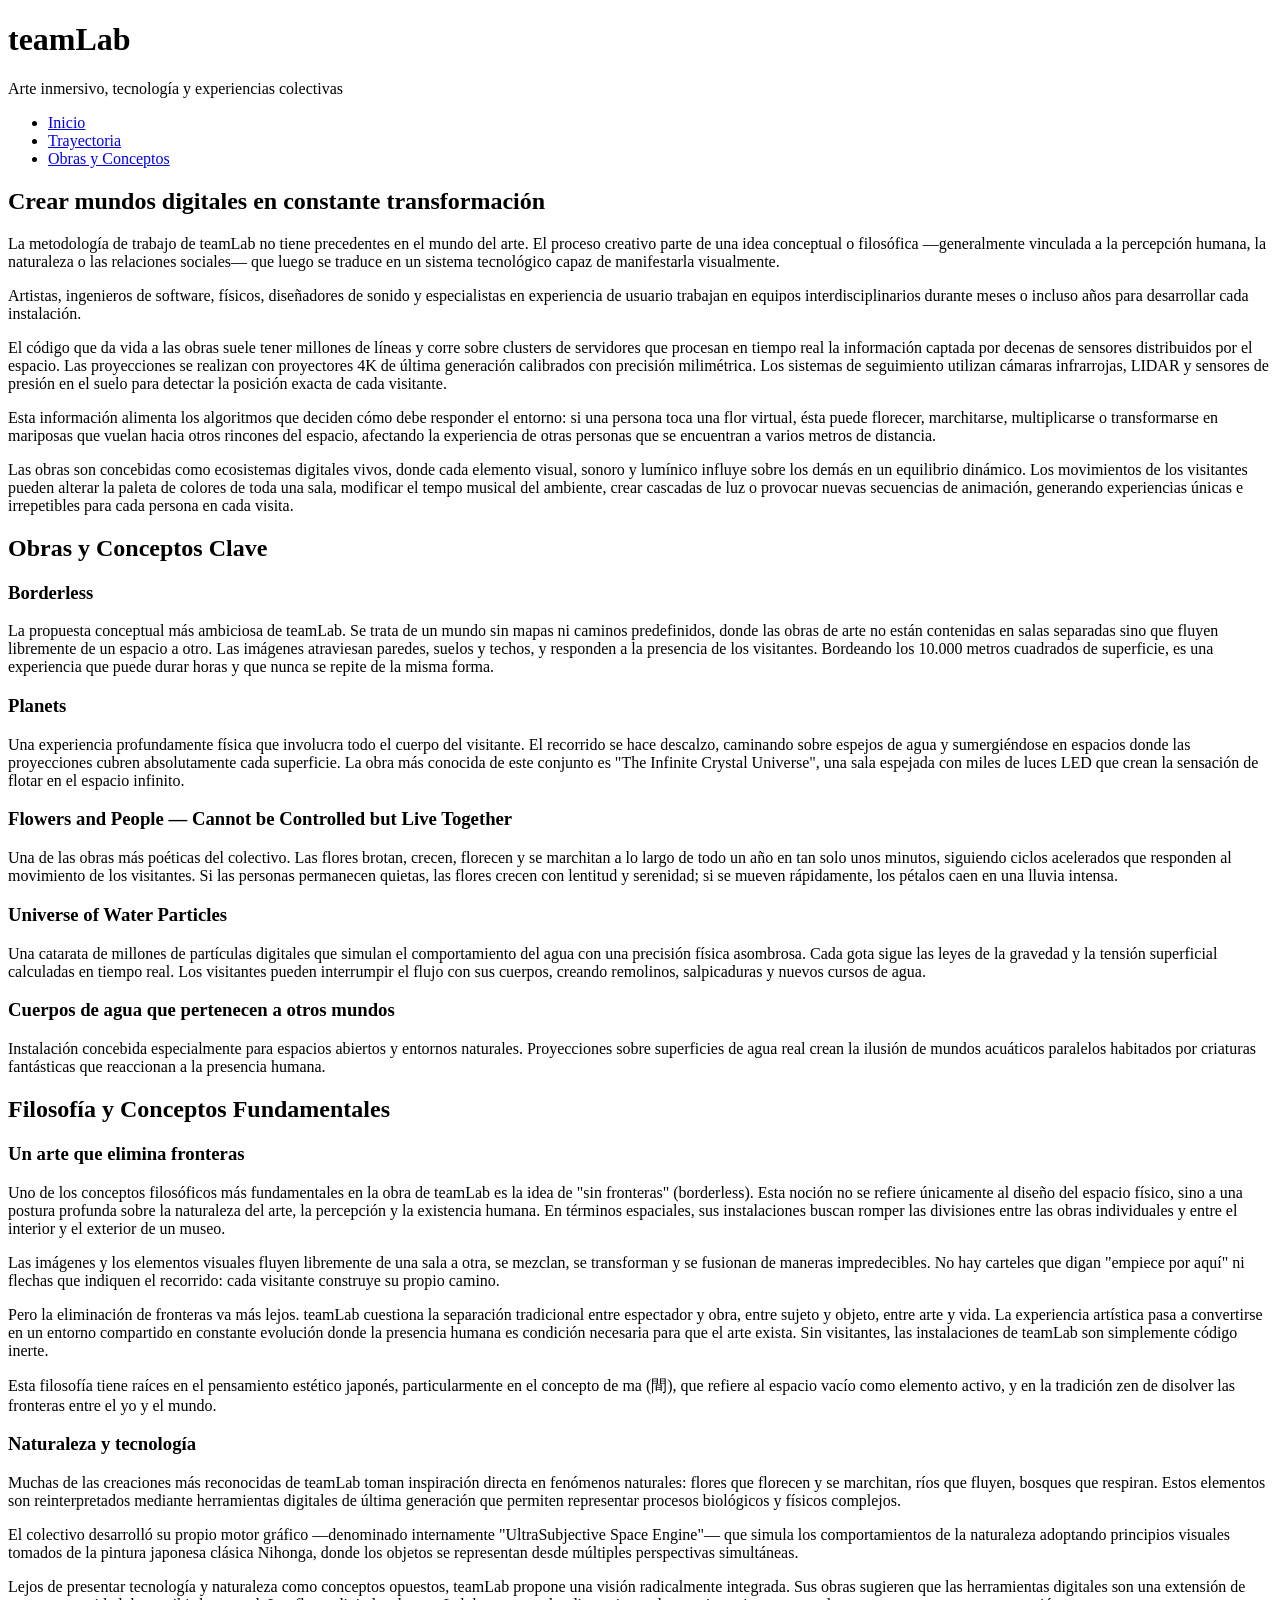
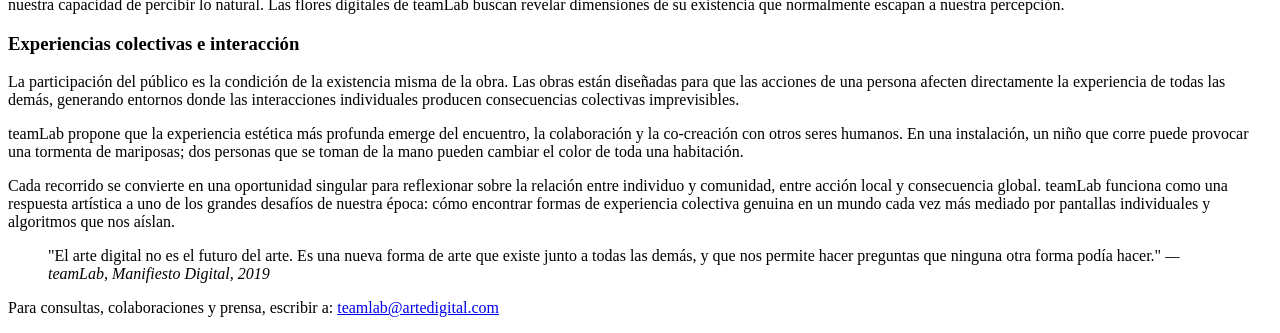
==== obras.html @ 9d1a85b4 "Creación de la estructura de archivos y carpetas del sitio web" ====
<!DOCTYPE html>
<html lang="es">
    <head>
        <meta charset="UTF-8">
        <meta name="viewport" content="width" initial-scale="1.0">
        <title>Inicio -teamLab</title>
        <link rel="preconnect" href="https://fonts.googleapis.com">
        <link rel="preconnect" href="https://fonts.gstatic.com" crossorigin>
        <link href="https://fonts.googleapis.com/css2?family=Glegoo:wght@400;700&display=swap" rel="stylesheet">
    </head>
    <body>

        <div class="contenedor principal">

            <header>
                <h1>teamLab</h1>
                <p>Arte inmersivo, tecnología y experiencias colectivas</p>
            </header>

        <nav>
            <ul>
                <li><a href="index.html">Inicio</a></li>
                <li><a href="trayectoria.html">Trayectoria</a></li>
                <li><a href="obras.html"class="activo">Obras y Conceptos</a></li>
            </ul>
        </nav>

         <main>
            <section>
                <h2>Crear mundos digitales en constante transformación</h2>
                <p>La metodología de trabajo de teamLab no tiene precedentes en el mundo del arte. El proceso creativo parte de una idea conceptual o filosófica —generalmente vinculada a la percepción humana, la naturaleza o las relaciones sociales— que luego se traduce en un sistema tecnológico capaz de manifestarla visualmente.</p>
                <p>Artistas, ingenieros de software, físicos, diseñadores de sonido y especialistas en experiencia de usuario trabajan en equipos interdisciplinarios durante meses o incluso años para desarrollar cada instalación.</p>
                <p>El código que da vida a las obras suele tener millones de líneas y corre sobre clusters de servidores que procesan en tiempo real la información captada por decenas de sensores distribuidos por el espacio. Las proyecciones se realizan con proyectores 4K de última generación calibrados con precisión milimétrica. Los sistemas de seguimiento utilizan cámaras infrarrojas, LIDAR y sensores de presión en el suelo para detectar la posición exacta de cada visitante.</p>
                <p>Esta información alimenta los algoritmos que deciden cómo debe responder el entorno: si una persona toca una flor virtual, ésta puede florecer, marchitarse, multiplicarse o transformarse en mariposas que vuelan hacia otros rincones del espacio, afectando la experiencia de otras personas que se encuentran a varios metros de distancia.</p>
                <p>Las obras son concebidas como ecosistemas digitales vivos, donde cada elemento visual, sonoro y lumínico influye sobre los demás en un equilibrio dinámico. Los movimientos de los visitantes pueden alterar la paleta de colores de toda una sala, modificar el tempo musical del ambiente, crear cascadas de luz o provocar nuevas secuencias de animación, generando experiencias únicas e irrepetibles para cada persona en cada visita.</p>
            </section>

            <section>
                <h2>Obras y Conceptos Clave</h2>
                
                <h3>Borderless</h3>
                <p>La propuesta conceptual más ambiciosa de teamLab. Se trata de un mundo sin mapas ni caminos predefinidos, donde las obras de arte no están contenidas en salas separadas sino que fluyen libremente de un espacio a otro. Las imágenes atraviesan paredes, suelos y techos, y responden a la presencia de los visitantes. Bordeando los 10.000 metros cuadrados de superficie, es una experiencia que puede durar horas y que nunca se repite de la misma forma.</p>

                <h3>Planets</h3>
                <p>Una experiencia profundamente física que involucra todo el cuerpo del visitante. El recorrido se hace descalzo, caminando sobre espejos de agua y sumergiéndose en espacios donde las proyecciones cubren absolutamente cada superficie. La obra más conocida de este conjunto es "The Infinite Crystal Universe", una sala espejada con miles de luces LED que crean la sensación de flotar en el espacio infinito.</p>
                <h3>Flowers and People — Cannot be Controlled but Live Together</h3>
                <p>Una de las obras más poéticas del colectivo. Las flores brotan, crecen, florecen y se marchitan a lo largo de todo un año en tan solo unos minutos, siguiendo ciclos acelerados que responden al movimiento de los visitantes. Si las personas permanecen quietas, las flores crecen con lentitud y serenidad; si se mueven rápidamente, los pétalos caen en una lluvia intensa.</p>

                <h3>Universe of Water Particles</h3>
                <p>Una catarata de millones de partículas digitales que simulan el comportamiento del agua con una precisión física asombrosa. Cada gota sigue las leyes de la gravedad y la tensión superficial calculadas en tiempo real. Los visitantes pueden interrumpir el flujo con sus cuerpos, creando remolinos, salpicaduras y nuevos cursos de agua.</p>

                <h3>Cuerpos de agua que pertenecen a otros mundos</h3>
                <p>Instalación concebida especialmente para espacios abiertos y entornos naturales. Proyecciones sobre superficies de agua real crean la ilusión de mundos acuáticos paralelos habitados por criaturas fantásticas que reaccionan a la presencia humana.</p>
            </section>

            <section>
                <h2>Filosofía y Conceptos Fundamentales</h2>
                
                <h3>Un arte que elimina fronteras</h3>
                <p>Uno de los conceptos filosóficos más fundamentales en la obra de teamLab es la idea de "sin fronteras" (borderless). Esta noción no se refiere únicamente al diseño del espacio físico, sino a una postura profunda sobre la naturaleza del arte, la percepción y la existencia humana. En términos espaciales, sus instalaciones buscan romper las divisiones entre las obras individuales y entre el interior y el exterior de un museo.</p>
                <p>Las imágenes y los elementos visuales fluyen libremente de una sala a otra, se mezclan, se transforman y se fusionan de maneras impredecibles. No hay carteles que digan "empiece por aquí" ni flechas que indiquen el recorrido: cada visitante construye su propio camino.</p>
                <p>Pero la eliminación de fronteras va más lejos. teamLab cuestiona la separación tradicional entre espectador y obra, entre sujeto y objeto, entre arte y vida. La experiencia artística pasa a convertirse en un entorno compartido en constante evolución donde la presencia humana es condición necesaria para que el arte exista. Sin visitantes, las instalaciones de teamLab son simplemente código inerte.</p>
                <p>Esta filosofía tiene raíces en el pensamiento estético japonés, particularmente en el concepto de ma (間), que refiere al espacio vacío como elemento activo, y en la tradición zen de disolver las fronteras entre el yo y el mundo.</p>

                <h3>Naturaleza y tecnología</h3>
                <p>Muchas de las creaciones más reconocidas de teamLab toman inspiración directa en fenómenos naturales: flores que florecen y se marchitan, ríos que fluyen, bosques que respiran. Estos elementos son reinterpretados mediante herramientas digitales de última generación que permiten representar procesos biológicos y físicos complejos.</p>
                <p>El colectivo desarrolló su propio motor gráfico —denominado internamente "UltraSubjective Space Engine"— que simula los comportamientos de la naturaleza adoptando principios visuales tomados de la pintura japonesa clásica Nihonga, donde los objetos se representan desde múltiples perspectivas simultáneas.</p>
                <p>Lejos de presentar tecnología y naturaleza como conceptos opuestos, teamLab propone una visión radicalmente integrada. Sus obras sugieren que las herramientas digitales son una extensión de nuestra capacidad de percibir lo natural. Las flores digitales de teamLab buscan revelar dimensiones de su existencia que normalmente escapan a nuestra percepción.</p>
                <h3>Experiencias colectivas e interacción</h3>
                <p>La participación del público es la condición de la existencia misma de la obra. Las obras están diseñadas para que las acciones de una persona afecten directamente la experiencia de todas las demás, generando entornos donde las interacciones individuales producen consecuencias colectivas imprevisibles.</p>
                <p>teamLab propone que la experiencia estética más profunda emerge del encuentro, la colaboración y la co-creación con otros seres humanos. En una instalación, un niño que corre puede provocar una tormenta de mariposas; dos personas que se toman de la mano pueden cambiar el color de toda una habitación.</p>
                <p>Cada recorrido se convierte en una oportunidad singular para reflexionar sobre la relación entre individuo y comunidad, entre acción local y consecuencia global. teamLab funciona como una respuesta artística a uno de los grandes desafíos de nuestra época: cómo encontrar formas de experiencia colectiva genuina en un mundo cada vez más mediado por pantallas individuales y algoritmos que nos aíslan.</p>
            </section>

            <section>
                <blockquote>
                    "El arte digital no es el futuro del arte. Es una nueva forma de arte que existe junto a todas las demás, y que nos permite hacer preguntas que ninguna otra forma podía hacer."
                    <cite>— teamLab, Manifiesto Digital, 2019</cite>
                </blockquote>
            </section>
        </main>

        <footer>
            <p>Para consultas, colaboraciones y prensa, escribir a: <a href="mailto:teamlab@artedigital.com">teamlab@artedigital.com</a></p>
        </footer>

    </div> 
</body>
</html>
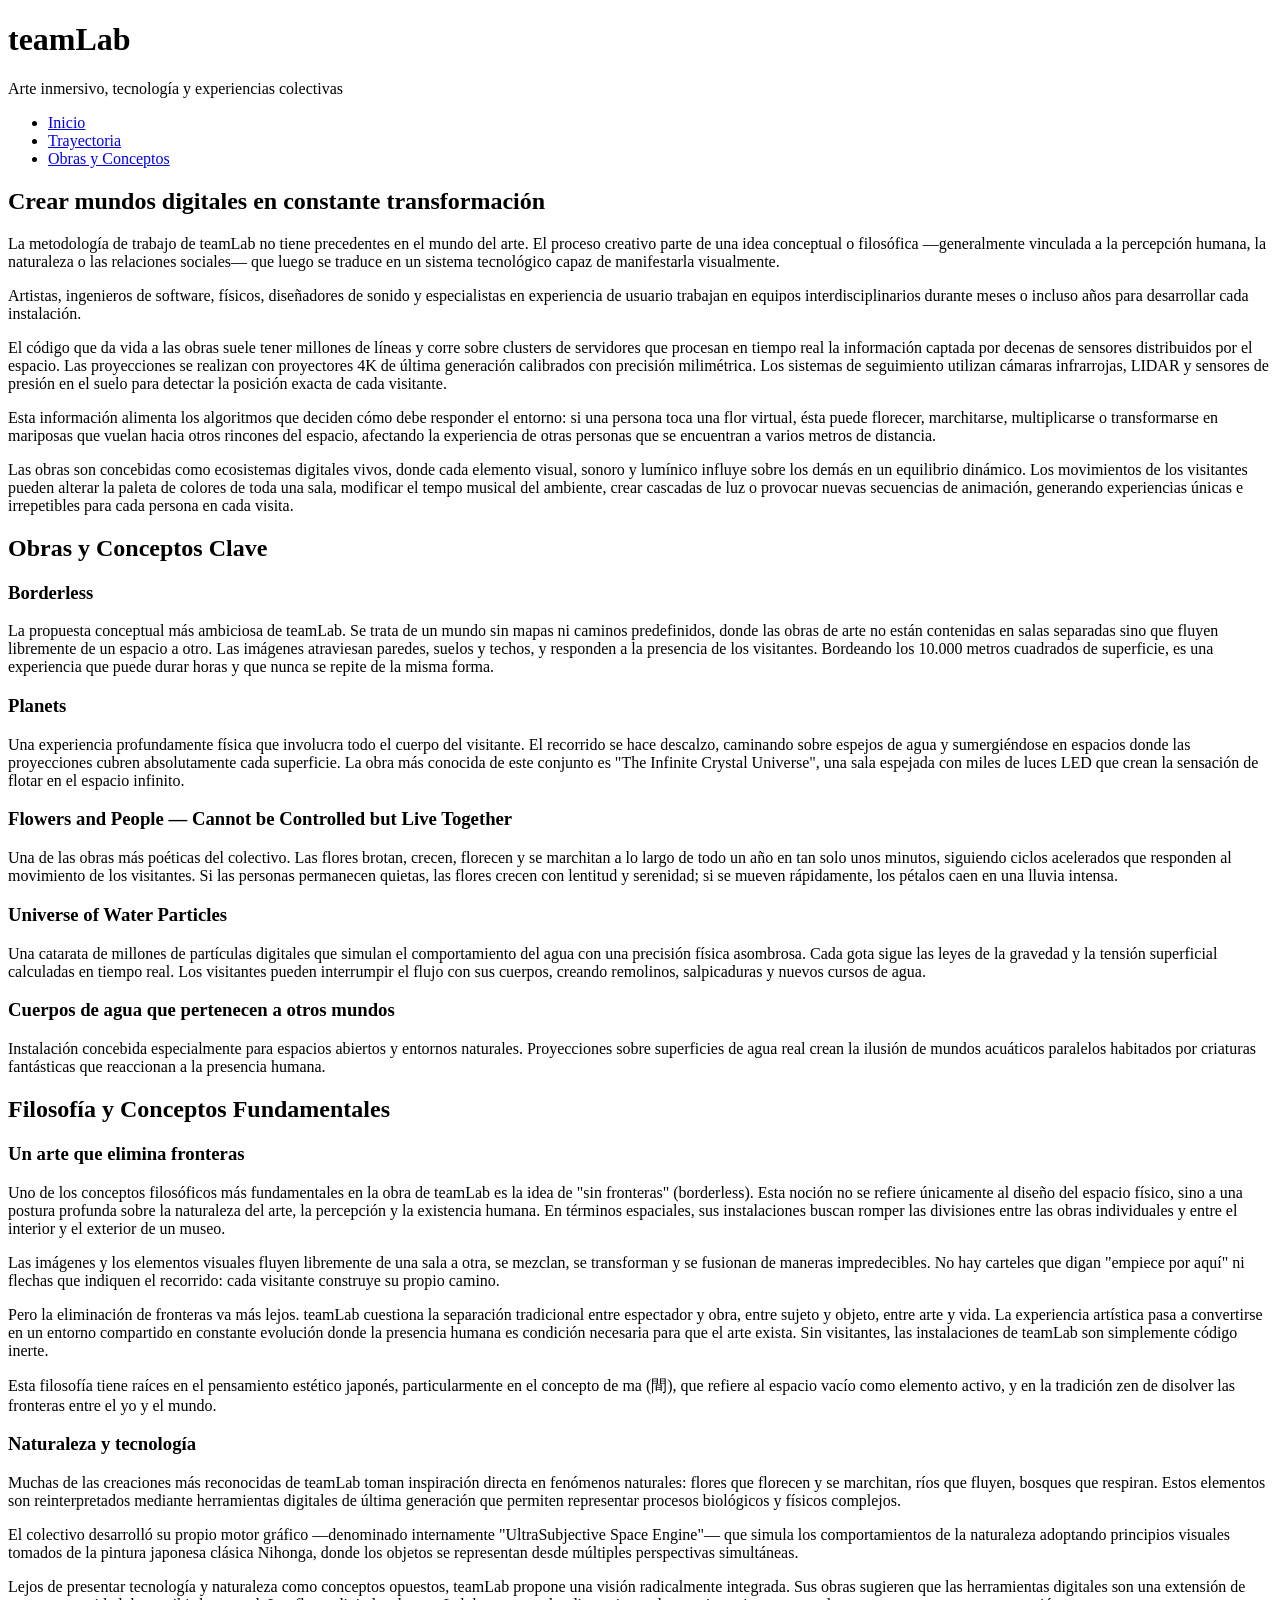
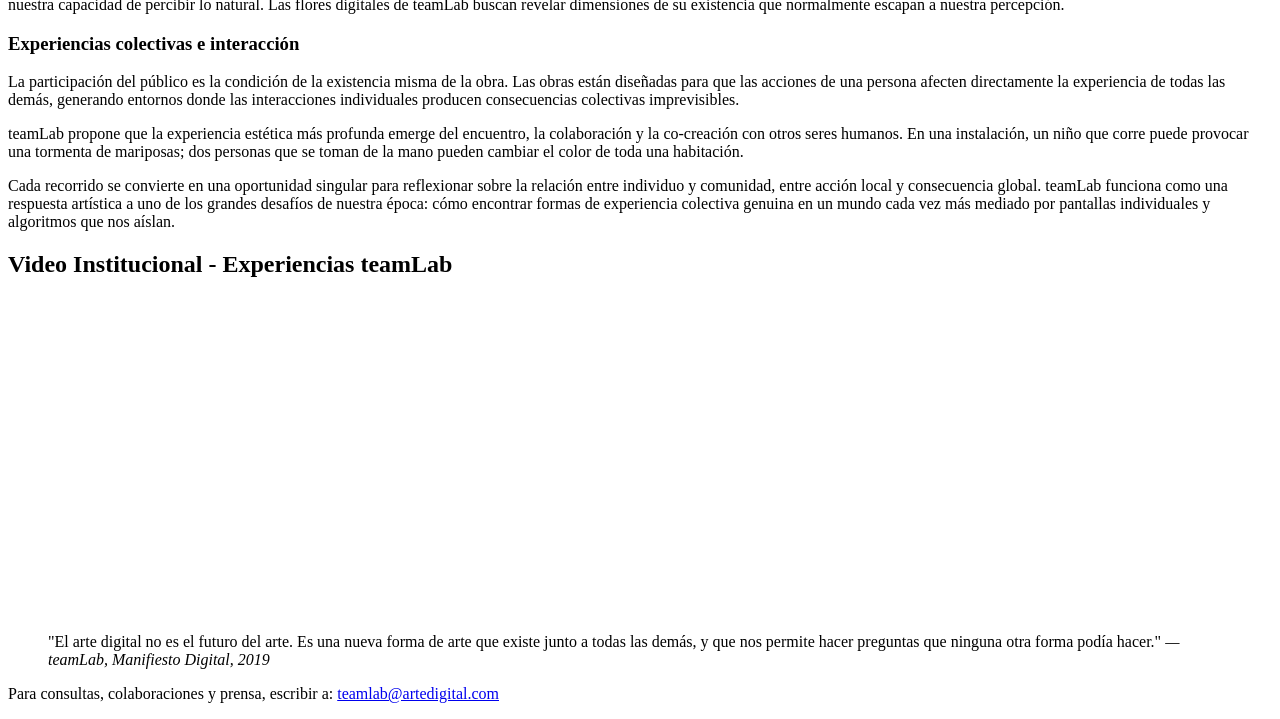
==== commit cd4c4597: "Inclusión de video de YouTube en obras.html" ====
--- a/obras.html
+++ b/obras.html
@@ -10,13 +10,16 @@
     </head>
     <body>
 
+        <!-- CONTENEDOR PRINCIPAL -->
         <div class="contenedor principal">
 
+            <!-- ENCABEZADO -->
             <header>
                 <h1>teamLab</h1>
                 <p>Arte inmersivo, tecnología y experiencias colectivas</p>
             </header>
 
+            <!-- MENÚ DE NAVEGACIÓN: Clase 'activo' en la página de Obras -->
         <nav>
             <ul>
                 <li><a href="index.html">Inicio</a></li>
@@ -25,7 +28,10 @@
             </ul>
         </nav>
 
+        <!-- CONTENIDO PRINCIPAL: Foco en la metodología, obras y conceptos específicos -->
          <main>
+
+            <!-- SECCIÓN: Metodología técnica de creación -->
             <section>
                 <h2>Crear mundos digitales en constante transformación</h2>
                 <p>La metodología de trabajo de teamLab no tiene precedentes en el mundo del arte. El proceso creativo parte de una idea conceptual o filosófica —generalmente vinculada a la percepción humana, la naturaleza o las relaciones sociales— que luego se traduce en un sistema tecnológico capaz de manifestarla visualmente.</p>
@@ -34,7 +40,8 @@
                 <p>Esta información alimenta los algoritmos que deciden cómo debe responder el entorno: si una persona toca una flor virtual, ésta puede florecer, marchitarse, multiplicarse o transformarse en mariposas que vuelan hacia otros rincones del espacio, afectando la experiencia de otras personas que se encuentran a varios metros de distancia.</p>
                 <p>Las obras son concebidas como ecosistemas digitales vivos, donde cada elemento visual, sonoro y lumínico influye sobre los demás en un equilibrio dinámico. Los movimientos de los visitantes pueden alterar la paleta de colores de toda una sala, modificar el tempo musical del ambiente, crear cascadas de luz o provocar nuevas secuencias de animación, generando experiencias únicas e irrepetibles para cada persona en cada visita.</p>
             </section>
-
+            
+            <!-- SECCIÓN: Catálogo de obras claves referenciadas -->
             <section>
                 <h2>Obras y Conceptos Clave</h2>
                 
@@ -53,6 +60,7 @@
                 <p>Instalación concebida especialmente para espacios abiertos y entornos naturales. Proyecciones sobre superficies de agua real crean la ilusión de mundos acuáticos paralelos habitados por criaturas fantásticas que reaccionan a la presencia humana.</p>
             </section>
 
+            <!-- SECCIÓN: Análisis conceptual e ideológico -->
             <section>
                 <h2>Filosofía y Conceptos Fundamentales</h2>
                 
@@ -72,6 +80,13 @@
                 <p>Cada recorrido se convierte en una oportunidad singular para reflexionar sobre la relación entre individuo y comunidad, entre acción local y consecuencia global. teamLab funciona como una respuesta artística a uno de los grandes desafíos de nuestra época: cómo encontrar formas de experiencia colectiva genuina en un mundo cada vez más mediado por pantallas individuales y algoritmos que nos aíslan.</p>
             </section>
 
+            <!-- Video de YouTube -->
+            <section class="video-seccion">
+                <h2>Video Institucional - Experiencias teamLab</h2>
+                <iframe width="560" height="315" src="https://www.youtube.com/embed/-uJTk_mRmUY?si=EQP-crCkJ0vsC6h8" title="YouTube video player" frameborder="0" allow="accelerometer; autoplay; clipboard-write; encrypted-media; gyroscope; picture-in-picture; web-share" referrerpolicy="strict-origin-when-cross-origin" allowfullscreen></iframe>
+            </section>
+
+            <!-- SECCIÓN: Cierre con manifiesto -->
             <section>
                 <blockquote>
                     "El arte digital no es el futuro del arte. Es una nueva forma de arte que existe junto a todas las demás, y que nos permite hacer preguntas que ninguna otra forma podía hacer."
@@ -80,6 +95,7 @@
             </section>
         </main>
 
+        <!-- PIE DE PÁGINA -->
         <footer>
             <p>Para consultas, colaboraciones y prensa, escribir a: <a href="mailto:teamlab@artedigital.com">teamlab@artedigital.com</a></p>
         </footer>
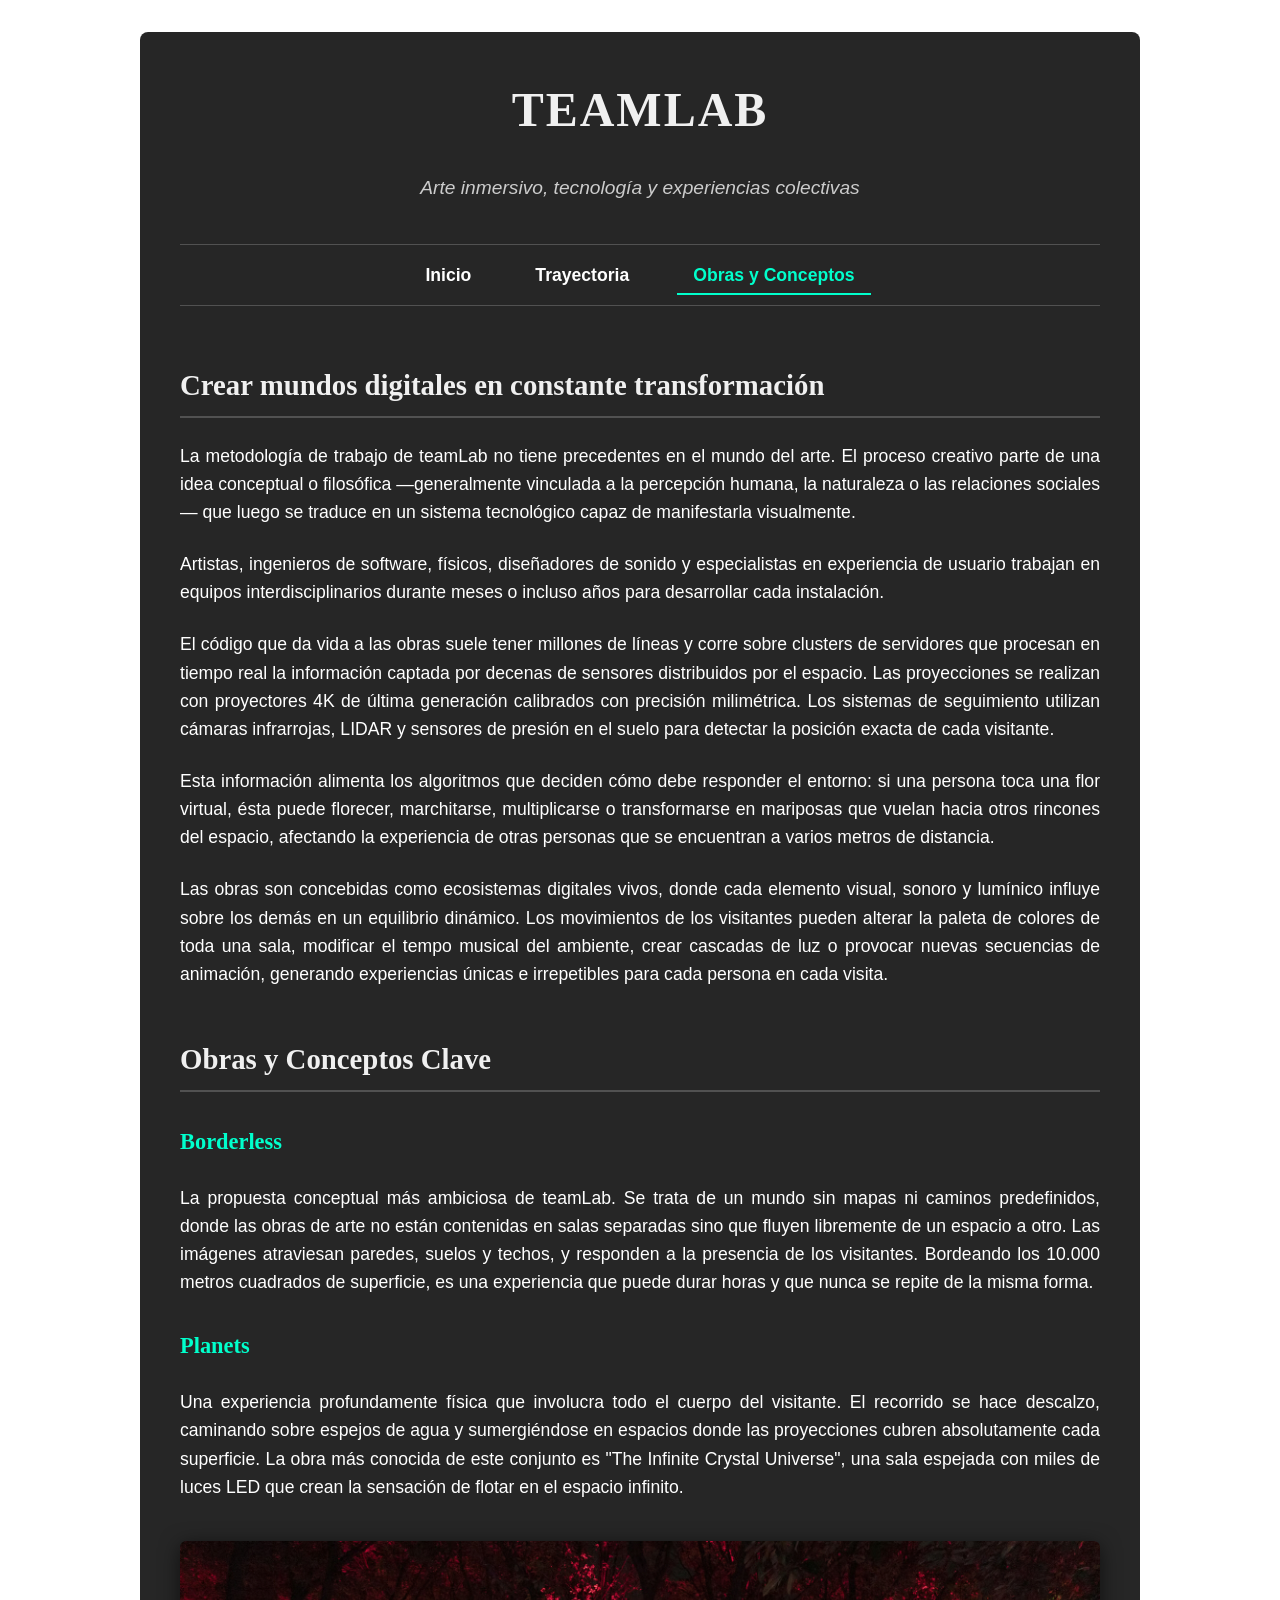
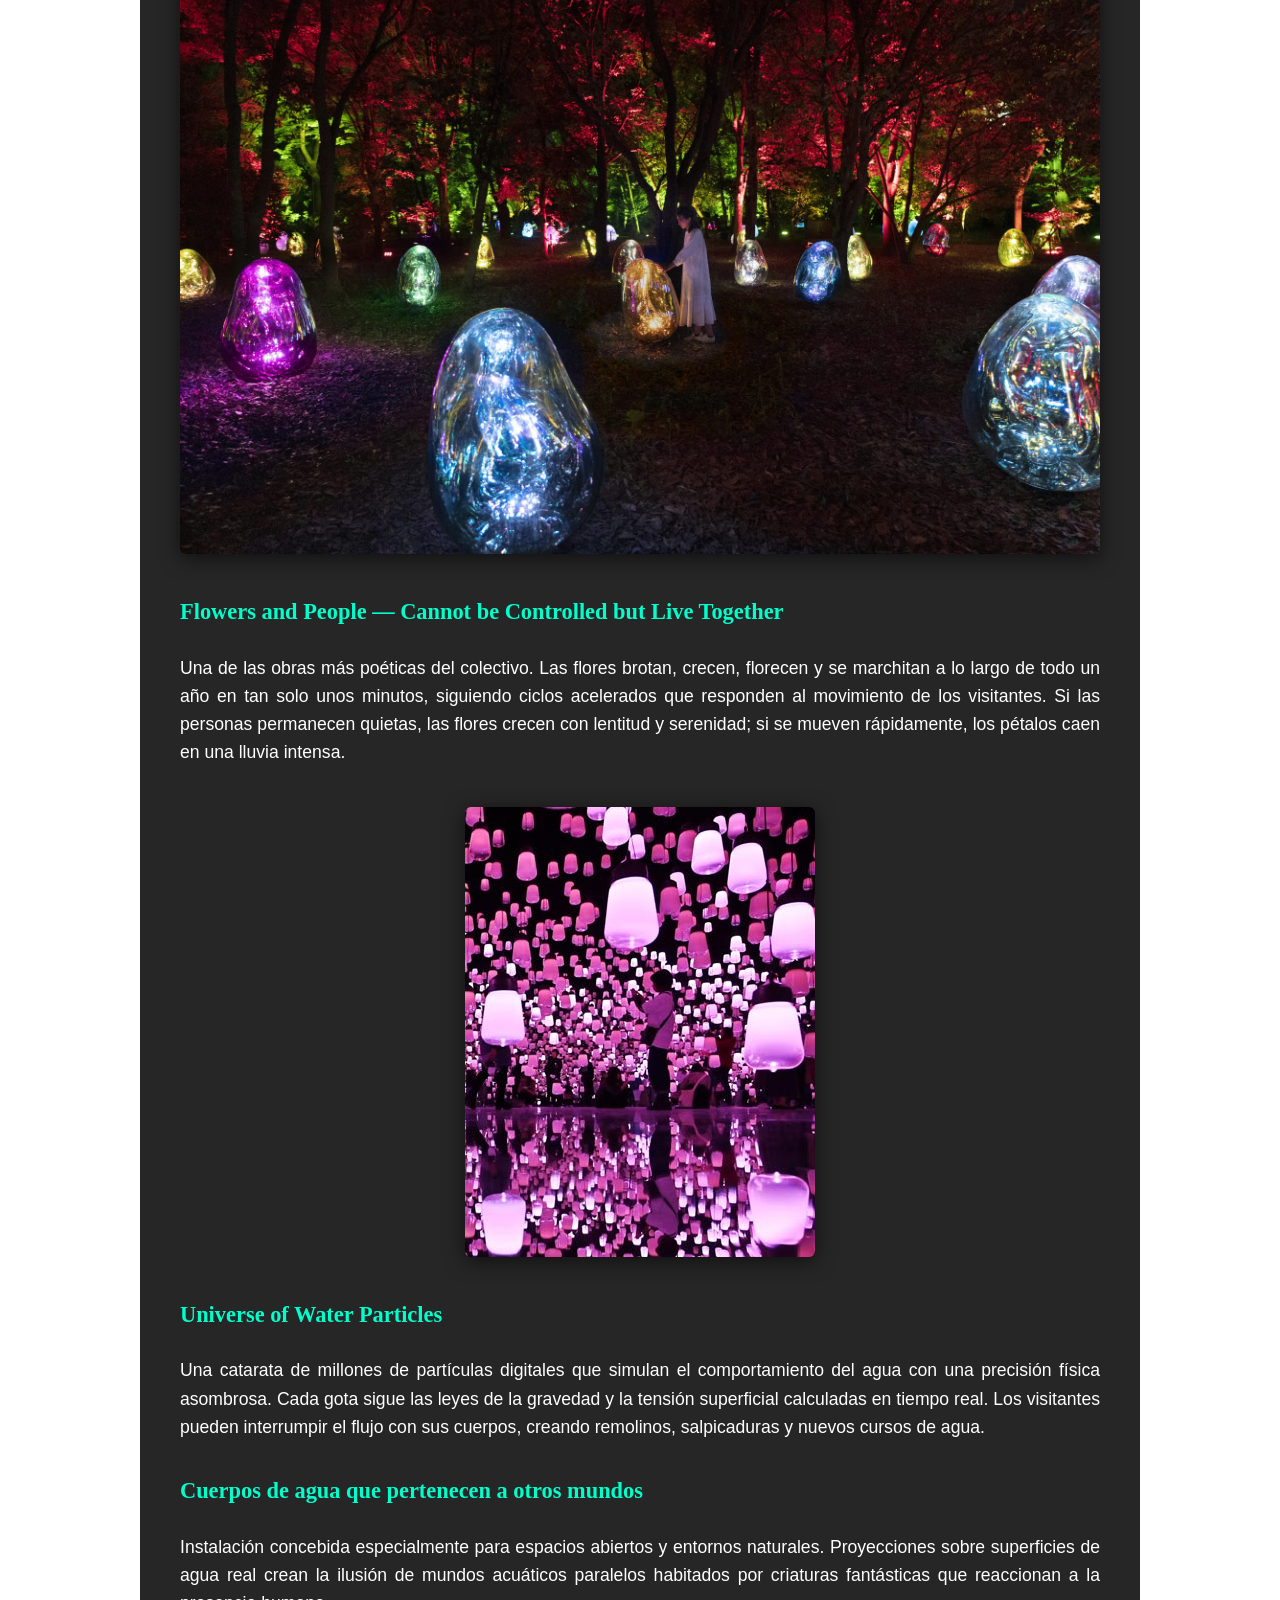
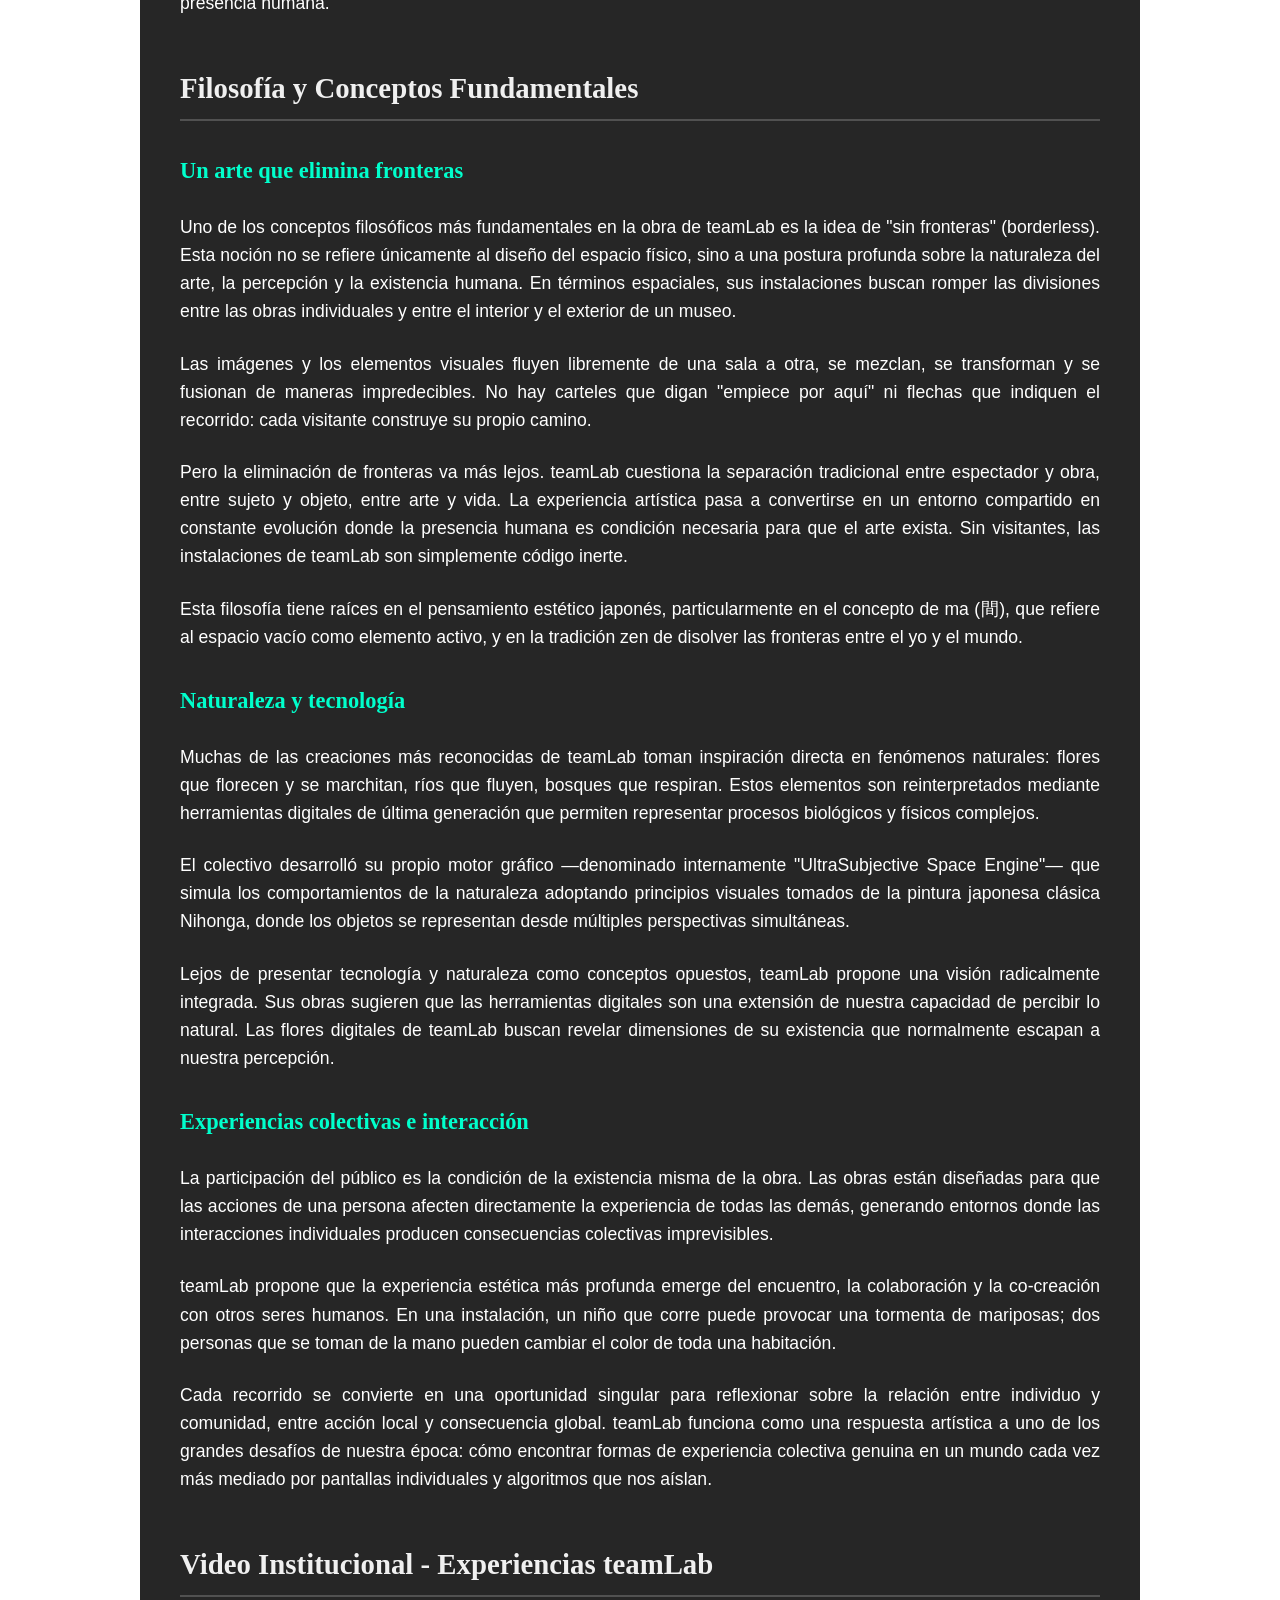
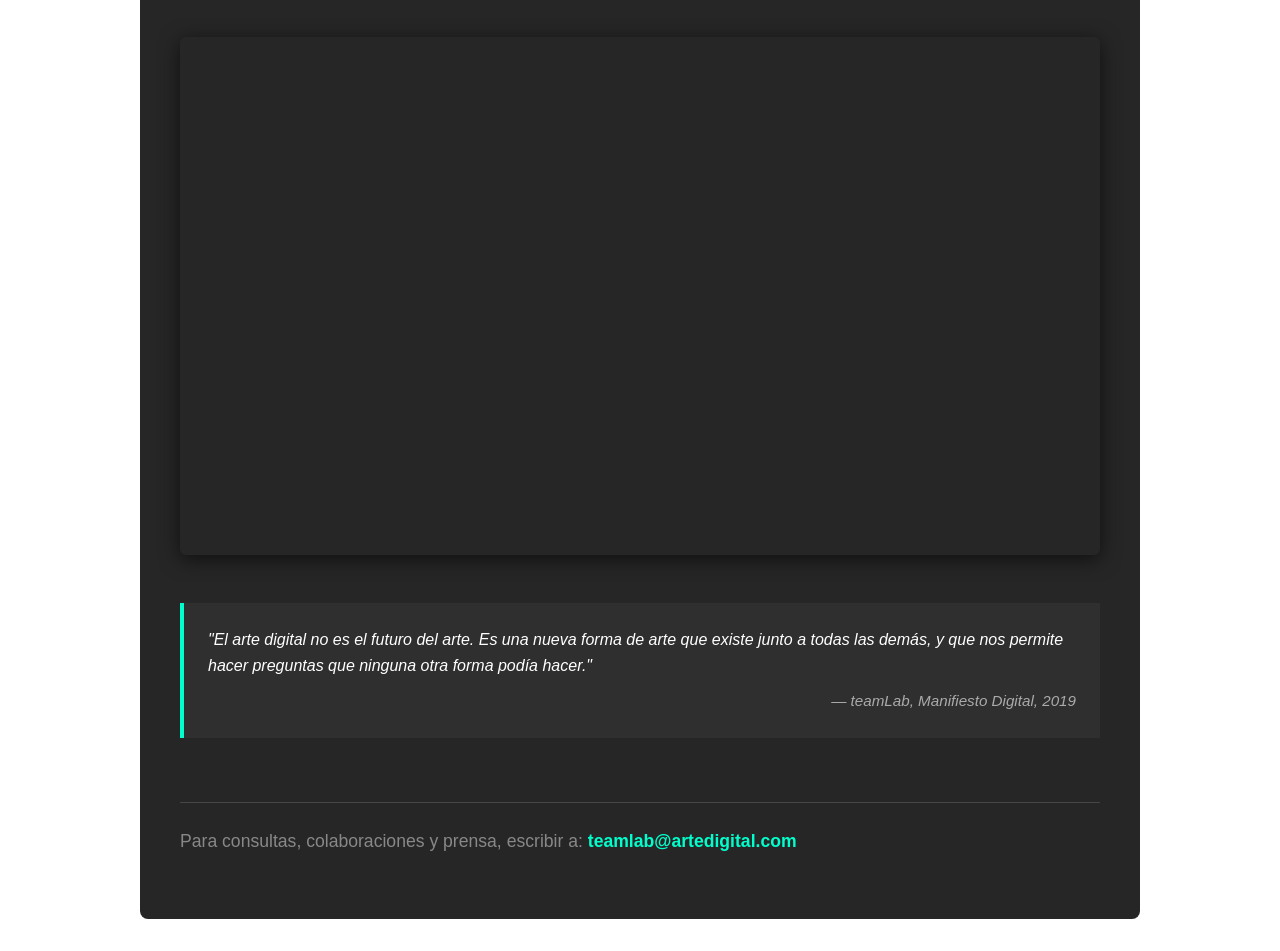
==== commit dfb308c8: "archivo css con sus comentarios" ====
--- a/obras.html
+++ b/obras.html
@@ -7,11 +7,12 @@
         <link rel="preconnect" href="https://fonts.googleapis.com">
         <link rel="preconnect" href="https://fonts.gstatic.com" crossorigin>
         <link href="https://fonts.googleapis.com/css2?family=Glegoo:wght@400;700&display=swap" rel="stylesheet">
+        <link rel="stylesheet" href="css/style.css">
     </head>
     <body>
 
         <!-- CONTENEDOR PRINCIPAL -->
-        <div class="contenedor principal">
+        <div class="contenedor-principal">
 
             <!-- ENCABEZADO -->
             <header>
@@ -50,9 +51,10 @@
 
                 <h3>Planets</h3>
                 <p>Una experiencia profundamente física que involucra todo el cuerpo del visitante. El recorrido se hace descalzo, caminando sobre espejos de agua y sumergiéndose en espacios donde las proyecciones cubren absolutamente cada superficie. La obra más conocida de este conjunto es "The Infinite Crystal Universe", una sala espejada con miles de luces LED que crean la sensación de flotar en el espacio infinito.</p>
+                <img src="img/teamlab-5.jpg" alt="Visitantes en la instalación inmersiva Infinite Crystal Universe con miles de luces LED colgantes y reflejos en el suelo">
                 <h3>Flowers and People — Cannot be Controlled but Live Together</h3>
                 <p>Una de las obras más poéticas del colectivo. Las flores brotan, crecen, florecen y se marchitan a lo largo de todo un año en tan solo unos minutos, siguiendo ciclos acelerados que responden al movimiento de los visitantes. Si las personas permanecen quietas, las flores crecen con lentitud y serenidad; si se mueven rápidamente, los pétalos caen en una lluvia intensa.</p>
-
+                <img src="img/teamlab-3.jpg" alt="Sala de espejos con proyecciones dinámicas de flores y lámparas colgantes interactuando con los visitantes">
                 <h3>Universe of Water Particles</h3>
                 <p>Una catarata de millones de partículas digitales que simulan el comportamiento del agua con una precisión física asombrosa. Cada gota sigue las leyes de la gravedad y la tensión superficial calculadas en tiempo real. Los visitantes pueden interrumpir el flujo con sus cuerpos, creando remolinos, salpicaduras y nuevos cursos de agua.</p>
 
--- a/css/style.css
+++ b/css/style.css
@@ -0,0 +1,179 @@
+/* Limpio los márgenes por defecto para que no me queden espacios raros */
+* {
+    margin: 0;
+    padding: 0;
+    box-sizing: border-box; /* Para que el padding no me deforme los anchos */
+}
+
+body {
+    /* Dejo el fondo fijo en las tres páginas como se pide */
+    background-image: url('img/fondo.jpg');
+    background-attachment: fixed;
+    background-size: cover;
+    background-position: center;
+    
+    /* Fuente clásica para el texto general para que sea legible */
+    font-family: Arial, Helvetica, sans-serif;
+    color: #ffffff;
+    line-height: 1.6;
+}
+
+/* El contenedor principal con el ancho máximo y centrado */
+.contenedor-principal {
+    max-width: 1000px; 
+    width: 90%;        /* Para que se adapte bien si se achica la pantalla */
+    margin: 2rem auto; /* Centrado automático arriba y abajo */
+    padding: 2.5rem;   
+    background-color: rgba(0, 0, 0, 0.85); /* Fondo oscuro transparente para que se lea el texto */
+    border-radius: 8px; 
+}
+
+/* Uso la tipografía de Google Fonts solo para los títulos */
+h1, h2, h3 {
+    font-family: 'Glegoo', serif; 
+    font-weight: 700;
+    margin-bottom: 1.5rem;
+    color: #f0f0f0;
+}
+
+h1 {
+    font-size: 3rem;
+    text-align: center;
+    text-transform: uppercase;
+    letter-spacing: 2px;
+}
+
+header p {
+    text-align: center;
+    font-size: 1.2rem;
+    margin-bottom: 2.5rem;
+    font-style: italic;
+    color: #cccccc;
+}
+
+h2 {
+    font-size: 1.8rem;
+    margin-top: 3rem;
+    border-bottom: 2px solid rgba(255, 255, 255, 0.2); /* Línea sutil decorativa abajo */
+    padding-bottom: 0.5rem;
+}
+
+h3 {
+    font-size: 1.4rem;
+    margin-top: 2rem;
+    color: #00ffcc; /* Color destacado para los nombres de las obras */
+}
+
+/* Espaciado de los párrafos para que no quede todo pegado */
+p {
+    font-size: 1.1rem;
+    margin-bottom: 1.5rem; 
+    text-align: justify;   
+}
+
+/* Menú de navegación horizontal usando flexbox */
+nav {
+    margin-bottom: 3.5rem;
+}
+
+nav ul {
+    list-style: none;
+    display: flex;             /* Pone los elementos uno al lado del otro */
+    justify-content: center;   /* Centra todo el menú */
+    gap: 2rem;                 /* Separación entre los botones */
+    padding: 1rem 0;
+    border-top: 1px solid rgba(255, 255, 255, 0.2);
+    border-bottom: 1px solid rgba(255, 255, 255, 0.2);
+}
+
+/* Estados de los enlaces de navegación */
+
+/* Link normal sin visitar */
+nav ul li a:link {
+    color: #ffffff;
+    text-decoration: none;
+    font-size: 1.1rem;
+    font-weight: bold;
+    padding: 0.5rem 1rem;
+    transition: all 0.3s ease; /* Transición suave para el efecto hover */
+}
+
+/* Link visitado: le mantengo el color para que no se ponga violeta */
+nav ul li a:visited {
+    color: #ffffff;
+}
+
+/* Efecto al pasar el mouse por encima */
+nav ul li a:hover {
+    color: #00ffcc;
+    background-color: rgba(255, 255, 255, 0.1);
+    border-radius: 4px;
+}
+
+/* Cuando se hace click en el enlace */
+nav ul li a:active {
+    color: #00b38f;
+}
+
+/* Estilo para saber en qué página está parado el usuario */
+nav ul li a.activo {
+    color: #00ffcc;
+    border-bottom: 2px solid #00ffcc;
+}
+
+/* Estilos para que las imágenes y el video de YouTube sean adaptables */
+img, iframe {
+    display: block;
+    max-width: 100%; /* No deja que se pasen del ancho del contenedor */
+    height: auto;
+    margin: 2.5rem auto; /* Centrado automático con espacio arriba y abajo */
+    border-radius: 6px;
+    box-shadow: 0 4px 20px rgba(0, 0, 0, 0.6); 
+}
+
+/* Configuración para que el video mantenga la proporción 16:9 */
+iframe {
+    width: 100%;
+    aspect-ratio: 16 / 9; 
+    border: none;
+}
+
+/* Bloque de cita destacada en el inicio */
+blockquote {
+    background-color: rgba(255, 255, 255, 0.04);
+    border-left: 4px solid #00ffcc; /* Borde de color a la izquierda */
+    padding: 1.5rem;
+    margin: 3rem 0;
+    font-style: italic;
+}
+
+blockquote cite {
+    display: block;
+    margin-top: 0.7rem;
+    font-size: 0.95rem;
+    color: #aaaaaa;
+    text-align: right;
+}
+
+/* Estilos del pie de página */
+footer {
+    margin-top: 4rem;
+    padding-top: 1.5rem;
+    border-top: 1px solid rgba(255, 255, 255, 0.15);
+    text-align: center;
+    font-size: 0.95rem;
+    color: #888888;
+}
+
+/* Estados del enlace del correo en el footer */
+footer a:link, footer a:visited {
+    color: #00ffcc;
+    text-decoration: none;
+    font-weight: bold;
+    transition: color 0.3s ease;
+}
+
+footer a:hover, footer a:active {
+    color: #ffffff;
+    text-decoration: underline; 
+}
